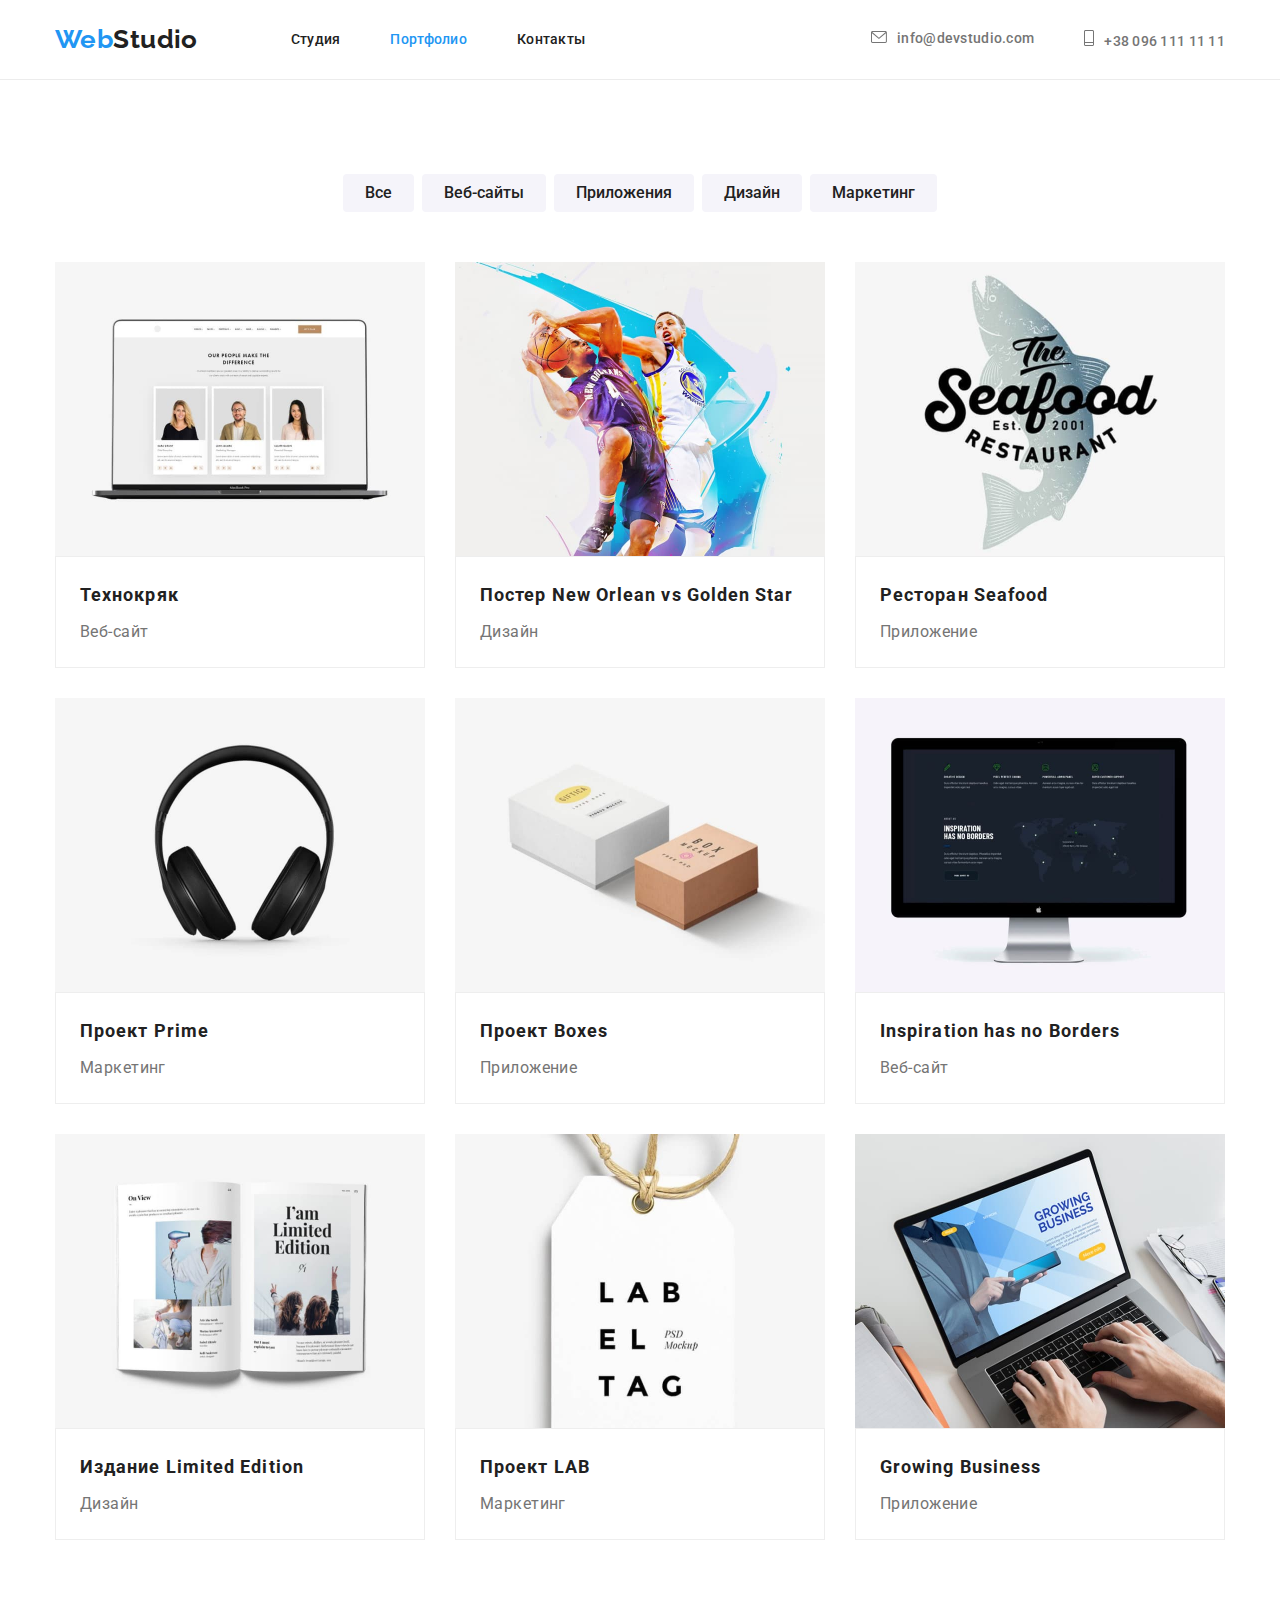
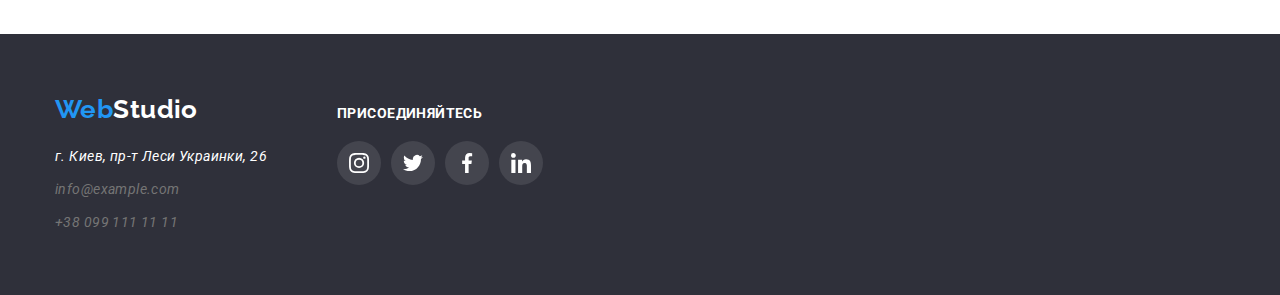
==== portfolio.html @ 738964bc "розпочинає роботу" ====
<!DOCTYPE html>
<html lang="en">

<head>
    <meta charset="UTF-8">
    <meta http-equiv="X-UA-Compatible" content="IE=edge">
    <meta name="viewport" content="width=device-width, initial-scale=1.0">
    <title>Portfolio</title>
    <link rel="preconnect" href="https://fonts.googleapis.com">
    <link rel="preconnect" href="https://fonts.gstatic.com" crossorigin>
    <link href="https://fonts.googleapis.com/css2?family=Raleway:wght@700&family=Roboto:wght@400;500;700;900&display=swap"
        rel="stylesheet">
    <link rel="stylesheet" href="https://cdnjs.cloudflare.com/ajax/libs/modern-normalize/1.0.0/modern-normalize.min.css" />
    <link rel="stylesheet" href="./css/styles.css" />
</head>

<body>
    <!-- Заголовок сайта -->
    <header class="header">
        <div class="container page-header">
            <!-- Логотип посилання-->
            <a href="index.html" class="logo"> <span class="logo-blue">Web</span>Studio </a>
            <!--Навігація по сайту-->
            <!-- current підсвічує активну сторінку -->
            <nav>
                <ul class="site-nav">
                    <li class="item"><a href="./index.html" class="link">Студия</a></li>
                    <li class="item"><a href="./portfolio.html" class="link current">Портфолио</a></li>
                    <li class="item"><a href="" class="link">Контакты</a></li>
                </ul>
            </nav>
            <!-- Контактна інформація-->
            <ul class="header-contact">
                <li class="item"><a href="mailto:info@devstudio.com" class="header-contact-link"> <svg
                            class="icon-envelope">
                            <use href="./images/symbol-defs-opt.svg#icon-envelope"></use>
                        </svg>info@devstudio.com</a></li>
                <li class="item"><a href="tel:+380961111111" class="header-contact-link"> <svg class="icon-phone">
                            <use href="./images/symbol-defs-opt.svg#icon-phone"></use>
                        </svg>+38 096 111 11 11</a></li>
            </ul>
    
        </div>
    </header>
    <main>
        <section class="section">
            <div class="container">
            <h1 class="visually-hidden">Портфолиo работ</h1>
            <!--Фільтр кнопок-->
            <ul class="portfolio">
                <li class="choise"><button type="button" class="pointer primary-button">Все</button></li>
                <li class="choise"><button type="button" class="pointer primary-button">Веб-сайты</button></li>
                <li class="choise"><button type="button" class="pointer primary-button">Приложения</button></li>
                <li class="choise"><button type="button" class="pointer primary-button">Дизайн</button></li>
                <li class="choise"><button type="button" class="pointer primary-button">Маркетинг</button></li>
            </ul>
            
            <!--Список робіт-->
            <ul class="work">
                <li class="example-item"><a href="" class="portfolio-link">
                    <img src="./images/image8.jpg" alt="ourpeople" width="370" height="294">
                    <div class="part"><h2 class="work-title">Технокряк</h2>
                    <p class="work-item">Веб-сайт</p></div></a>
                </li>
                <li class="example-item"><a href="" class="portfolio-link">
                    <img src="./images/image9.jpg" alt="bascketballplayers" width="370" height="294">
                    <div class="part"><h2 class="work-title">Постер New Orlean vs Golden Star</h2>
                    <p class="work-item">Дизайн</p></div></a>
                </li>
                <li class="example-item"><a href="" class="portfolio-link">
                    <img src="./images/image10.jpg" alt="fish" width="370" height="294">
                    <div class="part"><h2 class="work-title">Ресторан Seafood</h2>
                    <p class="work-item">Приложение</p></div></a>
                </li>
                <li class="example-item"><a href="" class="portfolio-link">
                    <img src="./images/image11.jpg" alt="hearphones" width="370" height="294">
                    <div class="part"><h2 class="work-title">Проект Prime</h2>
                    <p class="work-item">Маркетинг</p></div></a>
                </li>
                <li class="example-item"><a href="" class="portfolio-link">
                    <img src="./images/image12.jpg" alt="twoboxes" width="370" height="294">
                    <div class="part"><h2 class="work-title">Проект Boxes</h2>
                    <p class="work-item">Приложение</p></div></a>
                </li>
                <li class="example-item"><a href="" class="portfolio-link">
                    <img src="./images/image13.jpg" alt="desktop" width="370" height="294">
                    <div class="part"><h2 class="work-title">Inspiration has no Borders</h2>
                    <p class="work-item">Веб-сайт</p></div></a>
                </li>
                <li class="example-item"><a href="" class="portfolio-link">
                    <img src="./images/image14.jpg" alt="book" width="370" height="294">
                    <div class="part"><h2 class="work-title">Издание Limited Edition</h2>
                    <p class="work-item">Дизайн</p></div></a>
                </li>
                <li class="example-item"><a href="" class="portfolio-link">
                    <img src="./images/image15.jpg" alt="sticker" width="370" height="294">
                    <div class="part"><h2 class="work-title">Проект LAB</h2>
                    <p class="work-item">Маркетинг</p></div></a>
                </li>
                <li class="example-item"><a href="" class="portfolio-link">
                    <img src="./images/image16.jpg" alt="Typingman" width="370" height="294">
                    <div class="part"><h2 class="work-title">Growing Business</h2>
                    <p class="work-item">Приложение</p></div></a>
                </li>
            </ul>
            </div>
        </section>

    </main>
    <footer class="footer">
        <div class="container flexible">
            <!-- Логотип посилання-->
            <div class="logo-container">
                <a href="index.html" class="logo footer-logo"> <span class="logo-blue">Web</span><span
                        class="logo-white">Studio</span></a>
                <!-- Контактна інформація-->
                <address>
                    <ul class="address">
                        <li class="item address-item">г. Киев, пр-т Леси Украинки, 26</li>
                        <li class="item"><a href="mailto:info@example.com" class="footer-contact-link">info@example.com</a>
                        </li>
                        <li class="item"><a href="tel:+380991111111" class="footer-contact-link">+38 099 111 11 11</a></li>
                    </ul>
                </address>
            </div>
            <div class="join">
                <h4 class="slogan">Присоединяйтесь</h4>
                <ul class="socials">
                    <li class="social-item"><a href="#" class="social-link"><svg class="icon-instagram">
                                <use href="./images/symbol-defs-opt.svg#icon-instagram""></use></svg></a></li>
                        <li class=" social-item"><a href="#" class="social-link"><svg class="icon-twitter">
                                            <use href="./images/symbol-defs-opt.svg#icon-twitter""></use></svg></a></li>
                        <li class=" social-item"><a href="#" class="social-link"><svg class="icon-facebook">
                                                        <use href="./images/symbol-defs-opt.svg#icon-facebook""></use></svg></a></li>
                        <li class=" social-item"><a href="#" class="social-link"><svg class="icon-linkedin">
                                                                    <use href="./images/symbol-defs-opt.svg#icon-linkedin""></use></svg></a></li>
                    </ul>
                </div>
            </div>
        </footer>
</body>

</html>
---- css/styles.css ----
:root {
  --primary-text-color: #757575;
  --title-color: #212121;
  --text-white: #ffffff;
  --primary-bgc: #ffffff;
  --secondary-bgc: #f5f4fa;
  --footer-bcg: #2f303a;
  --accent-color: #2196f3;
}

/* колір основного тексту #757575  */
/* колір заголовків #212121 */
/* білий  #FFFFFF */
/* акцент #2196F3 */
/* колір фону #FFFFFF */
/* додатковий колір фону #F5F4FA */
/* фон футера #2f303a */
/* Roboto 400/500/700/900 головний шрифт */
/* Raleway 700 додатковий шрифт */

body {
  background-color: var(--primary-bgc);
  color: var(--primary-text-color);
  font-family: "Roboto", "Arial", sans-serif;
  letter-spacing: 0.03em;
  font-size: 14px;
}

/* Видаляємо крапки в списках */
ul {
  padding: 0;
  margin: 0;
  list-style: none;
}

/* Глобальний сброс */
h2,
h3,
h4,
p,
ul {
  margin-top: 0;
  margin-bottom: 0;
}

img {
  display: block;
  max-width: 100%;
  height: auto;
}

.link {
  text-decoration: none;
  color: var(--title-color);
}
/* Додатковий клас контейнер */
.container {
  width: 1200px;
  margin-left: auto;
  margin-right: auto;
  padding-left: 15px;
  padding-right: 15px;
}
/* outline: 2px solid #188ce8; */

/* Розбивка по секціям */
.section {
  padding-top: 94px;
  padding-bottom: 94px;
}
.no-padding {
  padding-bottom: 0;
}

/* Header */
.header {
  border-bottom-width: 1px;
  border-bottom-style: solid;
  border-bottom-color: #ececec;
}
.page-header {
  display: flex;
  align-items: center;
  justify-content: center;
}

/* Логотип */
.logo {
  margin-right: 93px;
  padding-top: 24px;
  padding-bottom: 24px;
  color: var(--title-color);
  text-decoration: none;
  font-family: "Raleway", sans-serif;
  font-weight: 700;
  font-size: 26px;
  line-height: 1.2;
}

.logo-blue {
  color: var(--accent-color);
}
.logo-white {
  color: var(--text-white);
}

/* Навігація по сайту */
.site-nav {
  display: flex;
}

.link {
  padding-top: 32px;
  padding-bottom: 32px;
}

.site-nav .item {
  color: var(--title-color);
  text-decoration: none;
  font-family: inherit;
  font-weight: 500;
  font-size: 14px;
  line-height: 1.14;
  letter-spacing: 0.02em;
}
.site-nav .item + .item {
  margin-left: 50px;
}
.site-nav .link:hover,
.site-nav .link:focus {
  color: var(--accent-color);
}
.site-nav .link.current {
  color: var(--accent-color);
}
/* Контакти */
.header-contact {
  display: flex;
  margin-left: auto;
}
.header-contact-link {
  padding-top: 32px;
  padding-bottom: 32px;
}

.header-contact .item + .item {
  margin-left: 50px;
}

.header-contact .header-contact-link {
  color: var(--primary-text-color);
  text-decoration: none;
  font-family: inherit;
  font-weight: 500;
  font-size: 14px;
  line-height: 1.14;
  letter-spacing: 0.02em;
}
.header-contact .header-contact-link:hover,
.header-contact .header-contact-link:focus {
  color: var(--accent-color);
}

.icon-envelope {
  display: inline-block;
  content: "";
  padding: 0;
  margin-right: 10px;
  width: 16px;
  height: 12px;
  background-size: contain;
  fill: var(--primary-text-color);
}
.header-contact .header-contact-link:hover .icon-envelope,
.header-contact .header-contact-link:focus .icon-envelope{
  fill: var(--accent-color);
}


.icon-phone {
  display: inline-block;
  content: "";
  padding: 0;
  margin-right: 10px;
  width: 10px;
  height: 16px;
  background-size: contain;
  fill: var(--primary-text-color);
}

.header-contact .header-contact-link:hover .icon-phone,
.header-contact .header-contact-link:focus .icon-phone{
  fill: var(--accent-color);
}

/* Футер */
.footer {
  padding-top: 60px;
  padding-bottom: 60px;
  background: var(--footer-bcg);
}

.footer-logo {
  display: block;
  margin: 0 0 20px;
  padding: 0;
}

.address-item {
  color: var(--text-white);
  font-weight: 400;
  font-size: 14px;
  line-height: 1.71;
}

.footer-contact-link {
  display: block;
  margin-top: 9px;
  color: var(--primary-text-color);
  text-decoration: none;
  font-weight: 400;
  font-size: 14px;
  line-height: 1.71;
}
.footer-contact-link:last-child {
  margin-bottom: 0px;
}

.footer-contact-link:hover,
.footer-contact-link:focus {
  color: var(--accent-color);
}

.slogan{
margin-bottom: 20px;
Font style: 700;
Font size: 14px;
Line height: 1.142;
text-transform: uppercase;
color: var(--text-white);
Letter spacing: 0.03em;
}

.socials{
  display: flex;
}

.social-link{
  display: flex;
  width: 44px;
  height: 44px;
  border-radius: 50%;
  background: rgba(255, 255, 255, 0.1);
  justify-content: center;
  align-items: center;
}

.social-link:hover,
.social-link:focus{
  background:var(--accent-color)
}

.social-item:not(:last-child) {
  margin-right: 10px;
}

.icon-instagram,
.icon-twitter,
.icon-facebook,
.icon-linkedin{
  width: 20px;
  height: 20px;
  fill:var(--text-white);
}
.join{
  margin-left: 70px;
 }



.flexible{
  display: flex;
  justify-content:flex-start ;
  align-items:baseline;
}

/* Webstudio */
/* HERO */

.section-hero {
  padding-top: 200px;
  padding-bottom: 200px;
  height: 600px;
  max-width: 1600px;
  margin-left: auto;
  margin-right: auto;
  background: var(--footer-bcg);
  background-image: linear-gradient(
      rgba(47, 48, 58, 0.4),
      rgba(47, 48, 58, 0.4)
    ),
    url(../images/imageoverlay.jpg);
  background-size: cover;
  background-repeat: no-repeat;
  background-position: center;
  text-align: center;
}

.hero-title {
  margin-top: 0;
  margin-bottom: 30px;
  color: var(--text-white);
  font-weight: 900;
  font-size: 44px;
  line-height: 1.36;
  text-align: center;
  letter-spacing: 0.06em;
  text-transform: uppercase;
}

/* Кнопка */
.service {
  color: var(--text-white);
  background: var(--accent-color);
  font-family: inherit;
  font-weight: 700;
  font-size: 16px;
  line-height: 1.87;
  letter-spacing: 0.06em;
  border-radius: 4px;
}
.service:hover,
.service:focus {
  background: #188ce8;
}

/* Якості  */

/* .hidden-title { 
  visibility: hidden;
}*/

.qualities {
  display: flex;
}
.quality-item {
  margin-top: 0;
  margin-bottom: 10px;
  color: var(--title-color);
  font-weight: 700;
  font-size: 14px;
  line-height: 1.14;
  text-transform: uppercase;
}
.list-item {
  margin-top: 0;
  margin-bottom: 0;
  margin-right: 30px;
  flex-basis: calc((100% - 120px) / 4);
}

.list-item:last-child {
  margin-right: 0;
}

.quality-text {
  margin-top: 10px;
  margin-bottom: 0;
  color: var(--primary-text-color);
  font-weight: 400;
  font-size: 14px;
  line-height: 1.71;
}

.no-hover {
  display: flex;
  padding: 25px 100px;
  margin-bottom: 30px;
  height: 120px;
  background: #f5f4fa;
  justify-content: center;
  align-items: center;
}

.icon-antenna,
.icon-clock,
.icon-diagram,
.icon-astronaut {
  width: 70px;
  height: 70px;
}

/* Зайняття */

.activities-title {
  margin-bottom: 50px;
  color: var(--title-color);
  font-weight: 700;
  font-size: 36px;
  line-height: 1.67;
  text-align: center;
}

.busyness {
  display: flex;
}
.busyness-item {
  flex-direction: row;
}
.busyness-item + .busyness-item {
  margin-left: 30px;
}
/* Команда */
.team {
  background-color: var(--secondary-bgc);
}
.section-title {
  margin-bottom: 50px;
  color: var(--title-color);
  font-weight: 700;
  font-size: 36px;
  line-height: 1.67;
  text-align: center;
}
.people {
  display: flex;
}
.member {
  margin-right: 30px;
}
.name {
  padding: 30px 0;
  background-color: #ffffff;
  text-align: center;
  border-radius: 0px 0px 4px 4px;
  box-shadow: 0px 1px 3px rgba(0, 0, 0, 0.12),
   0px 1px 1px rgba(0, 0, 0, 0.14),
    0px 2px 1px rgba(0, 0, 0, 0.2);
border-radius: 0px 0px 4px 4px;
}

.team-item {
  margin-bottom: 10px;
  color: var(--title-color);
  font-weight: 500;
  font-size: 16px;
  line-height: 1.2;
}
.profession {
  margin-top: 10px;
  margin-bottom: 16px;
  color: var(--primary-text-color);
  font-weight: 400;
  font-size: 16px;
  line-height: 1.2;
}
.socialnets{
  display: flex;
  justify-content: center;
  align-items: center;
  margin-left: 32px;
  margin-right: 32px;
  
}

.net-item:not(:last-child){
margin-right: 10px;
}

.members-social-link{
  display: inline-flex;
  justify-content: center;
  align-items: center;
  width: 44px;
  height: 44px;
  border-radius: 50%;
  background:#ffffff;
}

.members-icon-instagram,
.members-icon-twitter,
.members-icon-facebook,
.members-icon-linkedin{
  width: 20px;
  height: 20px;
  fill:#AFB1B8;
}

.members-social-link:hover,
.members-social-link:focus {
  background: var(--accent-color);
}

.members-social-link:hover .members-icon-instagram,
.members-social-link:focus .members-icon-instagram{
  fill:#ffffff;
}
.members-social-link:hover .members-icon-twitter,
.members-social-link:focus .members-icon-twitter{
  fill:#ffffff;
}
.members-social-link:hover .members-icon-facebook,
.members-social-link:focus .members-icon-facebook{
  fill:#ffffff;
}
.members-social-link:hover .members-icon-linkedin,
.members-social-link:focus .members-icon-linkedin{
  fill:#ffffff;
}



/* Клієнти */
.clients-title{
  margin-bottom: 50px;
  color: var(--title-color);
  font-weight: 700;
  font-size: 36px;
  line-height: 1.67;
  text-align: center;
}
.companies{
  display: flex;
  justify-content: space-between;
  align-items: center;
}
.companies-item:not(:last-child){
  margin-right: 30;
}
.companies-item{
  flex-basis: calc((100% - 180px) / 6);
}

.icon{
  fill: #AFB1B8;
  width:106px ;
  height:60px ;
}
.company-link{
  display: inline-flex;
  justify-content: center;
  align-items: center;
  padding: 16px 32px;
  border: 1px solid #AFB1B8;
  border-radius: 4px;
}

.company-link:hover .icon,
.company-link:focus .icon{
  fill:var(--accent-color);  
}
.company-link:hover,
.company-link:focus{
  border: 1px solid var(--accent-color)
}


/* Portfolio */

/* Фільтр кнопок */

.portfolio {
  display: flex;
  margin-bottom: 50px;
  justify-content: center;
}

.pointer {
  cursor: pointer;
}

.primary-button {
  display: inline-block;
  border: transparent;
  padding: 6px 22px;
  color: var(--title-color);
  background-color: var(--secondary-bgc);
  font-family: inherit;
  font-weight: 500;
  font-size: 16px;
  line-height: 1.62;
  text-align: center;
  border-radius: 4px;
}

.primary-button:hover,
.primary-button:focus {
  color: var(--text-white);
  background-color: var(--accent-color);
  box-shadow: 0px 1px 3px rgba(0, 0, 0, 0.12),
   0px 1px 1px rgba(0, 0, 0, 0.14),
    0px 2px 1px rgba(0, 0, 0, 0.2);
}

.choise:not(:last-child) {
  margin-right: 8px;
}

/* Список робіт */
.work-title {
  margin-bottom: 4px;
  color: var(--title-color);
  font-weight: 700;
  font-size: 18px;
  line-height: 2;
  letter-spacing: 0.06em;
}
.work-item {
  color: var(--primary-text-color);
  font-weight: 400;
  font-size: 16px;
  line-height: 1.87;
}
.portfolio-link {
  display: block;
  text-decoration: none;
}

.part {
  padding: 20px 24px;
  background-color: var(--primary-bgc);
  text-align: left;
  border: 1px solid #eeeeee;
}

/* Сітка */
.work {
  display: flex;
  flex-wrap: wrap;
}
.example-item {
  margin-right: 30px;
  margin-bottom: 30px;
}

.example-item:nth-child(3n) {
  margin-right: 0;
}
.example-item:nth-last-child(-n + 3) {
  margin-bottom: 0;
}

.portfolio-link:hover, 
.portfolio-link:focus {
box-shadow: 0px 1px 1px rgba(0, 0, 0, 0.12), 0px 4px 4px rgba(0, 0, 0, 0.06),
    1px 4px 6px rgba(0, 0, 0, 0.16);
}
  
.visually-hidden {
  position: absolute;
  clip: rect(0 0 0 0);
  width: 1px;
  height: 1px;
  margin: -1px;
}
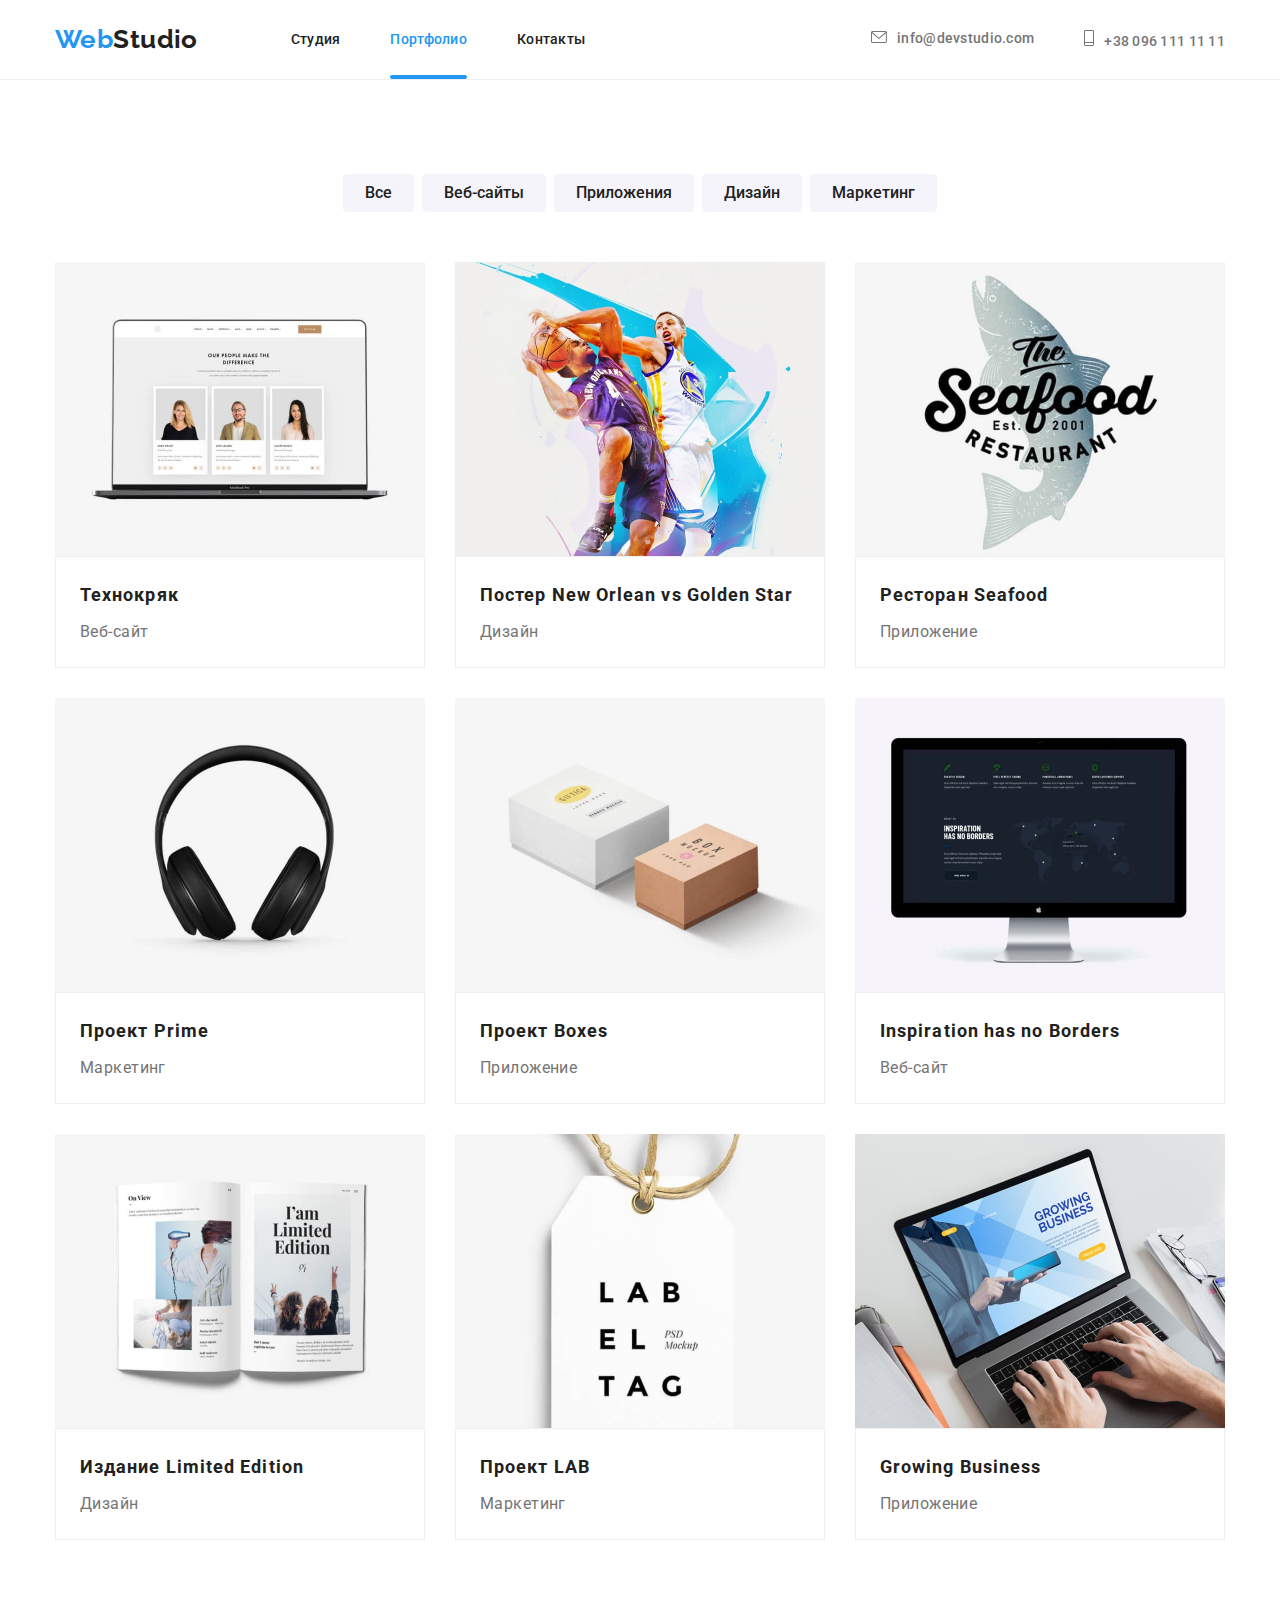
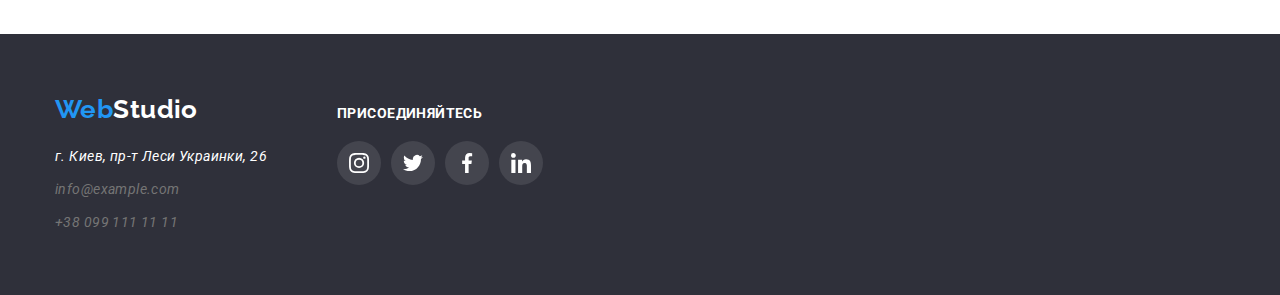
==== commit 23aa3e88: "виконує дз5" ====
--- a/portfolio.html
+++ b/portfolio.html
@@ -57,48 +57,110 @@
             
             <!--Список робіт-->
             <ul class="work">
-                <li class="example-item"><a href="" class="portfolio-link">
+                <li class="example-item">
+                    <a href="" class="portfolio-link">
+                        <div class="img-thumb">
                     <img src="./images/image8.jpg" alt="ourpeople" width="370" height="294">
+                    <div class="work-overlay"><p class="technokryak">Технокряк это современная площадка распространения коронавируса. Компании используют эту платформу для цифрового 
+                    шпионажа и атак на защищённые сервера конкурентов.</p></div> 
+                        </div>
                     <div class="part"><h2 class="work-title">Технокряк</h2>
                     <p class="work-item">Веб-сайт</p></div></a>
                 </li>
-                <li class="example-item"><a href="" class="portfolio-link">
+                <li class="example-item">
+                    <a href="" class="portfolio-link">
+                        <div class="img-thumb">
                     <img src="./images/image9.jpg" alt="bascketballplayers" width="370" height="294">
+                    <div class="work-overlay">
+                        <p class="technokryak">Технокряк это современная площадка распространения коронавируса. Компании используют эту
+                            платформу для цифрового
+                            шпионажа и атак на защищённые сервера конкурентов.</p>
+                    </div>
+                    </div>
                     <div class="part"><h2 class="work-title">Постер New Orlean vs Golden Star</h2>
                     <p class="work-item">Дизайн</p></div></a>
                 </li>
                 <li class="example-item"><a href="" class="portfolio-link">
+                    <div class="img-thumb">
                     <img src="./images/image10.jpg" alt="fish" width="370" height="294">
+                    <div class="work-overlay">
+                        <p class="technokryak">Технокряк это современная площадка распространения коронавируса. Компании используют эту
+                            платформу для цифрового
+                            шпионажа и атак на защищённые сервера конкурентов.</p>
+                    </div>
+                    </div>
                     <div class="part"><h2 class="work-title">Ресторан Seafood</h2>
                     <p class="work-item">Приложение</p></div></a>
                 </li>
                 <li class="example-item"><a href="" class="portfolio-link">
+                    <div class="img-thumb">
                     <img src="./images/image11.jpg" alt="hearphones" width="370" height="294">
+                    <div class="work-overlay">
+                        <p class="technokryak">Технокряк это современная площадка распространения коронавируса. Компании используют эту
+                            платформу для цифрового
+                            шпионажа и атак на защищённые сервера конкурентов.</p>
+                    </div>
+                    </div>
                     <div class="part"><h2 class="work-title">Проект Prime</h2>
                     <p class="work-item">Маркетинг</p></div></a>
                 </li>
                 <li class="example-item"><a href="" class="portfolio-link">
+                    <div class="img-thumb">
                     <img src="./images/image12.jpg" alt="twoboxes" width="370" height="294">
+                    <div class="work-overlay">
+                        <p class="technokryak">Технокряк это современная площадка распространения коронавируса. Компании используют эту
+                            платформу для цифрового
+                            шпионажа и атак на защищённые сервера конкурентов.</p>
+                    </div>
+                    </div>
                     <div class="part"><h2 class="work-title">Проект Boxes</h2>
                     <p class="work-item">Приложение</p></div></a>
                 </li>
                 <li class="example-item"><a href="" class="portfolio-link">
+                    <div class="img-thumb">
                     <img src="./images/image13.jpg" alt="desktop" width="370" height="294">
+                    <div class="work-overlay">
+                        <p class="technokryak">Технокряк это современная площадка распространения коронавируса. Компании используют эту
+                            платформу для цифрового
+                            шпионажа и атак на защищённые сервера конкурентов.</p>
+                    </div>
+                    </div>
                     <div class="part"><h2 class="work-title">Inspiration has no Borders</h2>
                     <p class="work-item">Веб-сайт</p></div></a>
                 </li>
                 <li class="example-item"><a href="" class="portfolio-link">
+                    <div class="img-thumb">
                     <img src="./images/image14.jpg" alt="book" width="370" height="294">
+                    <div class="work-overlay">
+                        <p class="technokryak">Технокряк это современная площадка распространения коронавируса. Компании используют эту
+                            платформу для цифрового
+                            шпионажа и атак на защищённые сервера конкурентов.</p>
+                    </div>
+                    </div>
                     <div class="part"><h2 class="work-title">Издание Limited Edition</h2>
                     <p class="work-item">Дизайн</p></div></a>
                 </li>
                 <li class="example-item"><a href="" class="portfolio-link">
+                    <div class="img-thumb">
                     <img src="./images/image15.jpg" alt="sticker" width="370" height="294">
+                    <div class="work-overlay">
+                        <p class="technokryak">Технокряк это современная площадка распространения коронавируса. Компании используют эту
+                            платформу для цифрового
+                            шпионажа и атак на защищённые сервера конкурентов.</p>
+                    </div>
+                    </div>
                     <div class="part"><h2 class="work-title">Проект LAB</h2>
                     <p class="work-item">Маркетинг</p></div></a>
                 </li>
                 <li class="example-item"><a href="" class="portfolio-link">
+                    <div class="img-thumb">
                     <img src="./images/image16.jpg" alt="Typingman" width="370" height="294">
+                    <div class="work-overlay">
+                        <p class="technokryak">Технокряк это современная площадка распространения коронавируса. Компании используют эту
+                            платформу для цифрового
+                            шпионажа и атак на защищённые сервера конкурентов.</p>
+                    </div>
+                    </div>
                     <div class="part"><h2 class="work-title">Growing Business</h2>
                     <p class="work-item">Приложение</p></div></a>
                 </li>
--- a/css/styles.css
+++ b/css/styles.css
@@ -107,11 +107,13 @@
 /* Навігація по сайту */
 .site-nav {
   display: flex;
+  transition: color 250ms cubic-bezier(0.4, 0, 0.2, 1);
 }
 
 .link {
   padding-top: 32px;
   padding-bottom: 32px;
+  transition: color 250ms cubic-bezier(0.4, 0, 0.2, 1);
 }
 
 .site-nav .item {
@@ -133,14 +135,33 @@
 .site-nav .link.current {
   color: var(--accent-color);
 }
+.current{
+  position: relative;
+}
+
+.current::after{
+  position: absolute;
+  content: "";
+  display: block;
+  left: 0;
+  bottom: 0;
+  width: 100%;
+  height: 4px;
+
+  border-radius: 2px;
+  background-color: var(--accent-color);
+}
+
 /* Контакти */
 .header-contact {
   display: flex;
   margin-left: auto;
+  transition: color 250ms cubic-bezier(0.4, 0, 0.2, 1);
 }
 .header-contact-link {
   padding-top: 32px;
   padding-bottom: 32px;
+  transition: color 250ms cubic-bezier(0.4, 0, 0.2, 1);
 }
 
 .header-contact .item + .item {
@@ -170,6 +191,7 @@
   height: 12px;
   background-size: contain;
   fill: var(--primary-text-color);
+  transition: fill 250ms cubic-bezier(0.4, 0, 0.2, 1);
 }
 .header-contact .header-contact-link:hover .icon-envelope,
 .header-contact .header-contact-link:focus .icon-envelope{
@@ -186,6 +208,7 @@
   height: 16px;
   background-size: contain;
   fill: var(--primary-text-color);
+  transition: fill 250ms cubic-bezier(0.4, 0, 0.2, 1);
 }
 
 .header-contact .header-contact-link:hover .icon-phone,
@@ -221,6 +244,7 @@
   font-weight: 400;
   font-size: 14px;
   line-height: 1.71;
+  transition: color 250ms cubic-bezier(0.4, 0, 0.2, 1);
 }
 .footer-contact-link:last-child {
   margin-bottom: 0px;
@@ -253,6 +277,7 @@
   background: rgba(255, 255, 255, 0.1);
   justify-content: center;
   align-items: center;
+  transition: background 250ms cubic-bezier(0.4, 0, 0.2, 1);
 }
 
 .social-link:hover,
@@ -320,6 +345,8 @@
 
 /* Кнопка */
 .service {
+  display: inline-block;
+  padding: 10px 32px;
   color: var(--text-white);
   background: var(--accent-color);
   font-family: inherit;
@@ -328,10 +355,68 @@
   line-height: 1.87;
   letter-spacing: 0.06em;
   border-radius: 4px;
+  border: transparent;
+  text-align: center;
+  transition: background 250ms cubic-bezier(0.4, 0, 0.2, 1);
 }
 .service:hover,
 .service:focus {
   background: #188ce8;
+}
+  
+
+
+/* МОДАЛЬНЕ ВІКНО */
+ .backdrop{  
+  position:fixed;
+  top: 0; 
+  left: 0;
+  background: rgba(0, 0, 0, 0.1);
+  width: 100%;
+  height: 100%;
+  opacity: 1;
+  transition: opacity 250ms cubic-bezier(0.4, 0, 0.2, 1);
+ } 
+
+.backdrop.is-hidden{
+  visibility:hidden;
+  opacity: 0;
+  pointer-events: none;  
+}
+
+.backdrop.is-hidden .modal{
+  transform: translate(-50%, -50%) scale(0.9);
+}
+
+.modal{
+position:absolute;
+top:50%;
+left:50%;
+min-height:581px ;
+min-width:528px ;
+background-color: var(--primary-bgc);
+transform: translate(-50%, -50%) scale(1.2); 
+transition: transform 250ms cubic-bezier(0.4, 0, 0.2, 1);
+}
+
+.button-close-modal{
+display: inline-block;
+position:absolute;
+top: 8px;
+right:8px;
+width:30px ;
+height: 30px;
+padding:6px;
+border-radius: 50%;   
+background: var(--primary-bgc);
+border: 1px solid rgba(0, 0, 0, 0.1); 
+text-align: center;
+}
+
+.icon-close{
+  width: 18px;
+  height: 18px;
+  fill:#000000;
 }
 
 /* Якості  */
@@ -403,6 +488,7 @@
 
 .busyness {
   display: flex;
+  
 }
 .busyness-item {
   flex-direction: row;
@@ -410,6 +496,37 @@
 .busyness-item + .busyness-item {
   margin-left: 30px;
 }
+
+.box{ 
+margin-left: auto;
+margin-right: auto;
+position: relative;
+overflow: hidden;   
+}
+
+.overlay{  
+position: absolute;
+bottom: 0;
+left: 0;
+width: 100%;
+height: 70px;
+opacity: 1;
+background-color:rgba(47, 48, 58, 0.8);
+ } 
+
+
+
+ .overlay-text{ 
+padding: 27px 82px;
+font-weight: 700;
+font-size: 14px;
+line-height: 1.14;
+text-transform: uppercase;
+text-align: center;
+color: var(--text-white);
+}
+
+
 /* Команда */
 .team {
   background-color: var(--secondary-bgc);
@@ -475,6 +592,7 @@
   height: 44px;
   border-radius: 50%;
   background:#ffffff;
+  transition: background 250ms cubic-bezier(0.4, 0, 0.2, 1);
 }
 
 .members-icon-instagram,
@@ -484,6 +602,7 @@
   width: 20px;
   height: 20px;
   fill:#AFB1B8;
+  transition: fill 250ms cubic-bezier(0.4, 0, 0.2, 1);
 }
 
 .members-social-link:hover,
@@ -535,6 +654,7 @@
   fill: #AFB1B8;
   width:106px ;
   height:60px ;
+  transition: fill 250ms cubic-bezier(0.4, 0, 0.2, 1);
 }
 .company-link{
   display: inline-flex;
@@ -543,6 +663,7 @@
   padding: 16px 32px;
   border: 1px solid #AFB1B8;
   border-radius: 4px;
+  transition: border 250ms cubic-bezier(0.4, 0, 0.2, 1);
 }
 
 .company-link:hover .icon,
@@ -581,15 +702,18 @@
   line-height: 1.62;
   text-align: center;
   border-radius: 4px;
+  transition: color 250ms cubic-bezier(0.4, 0, 0.2, 1),
+  background-color 250ms cubic-bezier(0.4, 0, 0.2, 1),
+  box-shadow 250ms cubic-bezier(0.4, 0, 0.2, 1);
 }
 
 .primary-button:hover,
 .primary-button:focus {
   color: var(--text-white);
   background-color: var(--accent-color);
-  box-shadow: 0px 1px 3px rgba(0, 0, 0, 0.12),
-   0px 1px 1px rgba(0, 0, 0, 0.14),
-    0px 2px 1px rgba(0, 0, 0, 0.2);
+  box-shadow: 0px 1px 3px rgba(0, 0, 0, 0.12), 
+   0px 1px 1px rgba(0, 0, 0, 0.14), 
+  0px 2px 1px rgba(0, 0, 0, 0.2); 
 }
 
 .choise:not(:last-child) {
@@ -623,12 +747,43 @@
   border: 1px solid #eeeeee;
 }
 
+.img-thumb{
+  position: relative;
+  overflow: hidden;  
+}
+
+
+.work-overlay{ 
+  padding: 63px 24px;
+  position: absolute; 
+  top: 0;
+  left: 0;
+  background: rgba(33, 150, 243, 0.9);
+  width:370px ;
+  height: 100%;
+  transform: translatey(100%);
+  transition: transform 250ms cubic-bezier(0.4, 0, 0.2, 1);
+}
+
+.portfolio-link:hover .work-overlay {   
+   transform: translatey(0);
+}
+
+.technokryak{
+font-weight: 400;
+font-size: 18px;
+line-height: 1.55;
+text-align: left;
+color: var(--text-white);
+}
+
 /* Сітка */
 .work {
   display: flex;
   flex-wrap: wrap;
 }
 .example-item {
+  /* position: relative; */
   margin-right: 30px;
   margin-bottom: 30px;
 }
@@ -639,6 +794,8 @@
 .example-item:nth-last-child(-n + 3) {
   margin-bottom: 0;
 }
+.portfolio-link{
+transition: box-shadow 250ms cubic-bezier(0.4, 0, 0.2, 1);}
 
 .portfolio-link:hover, 
 .portfolio-link:focus {
